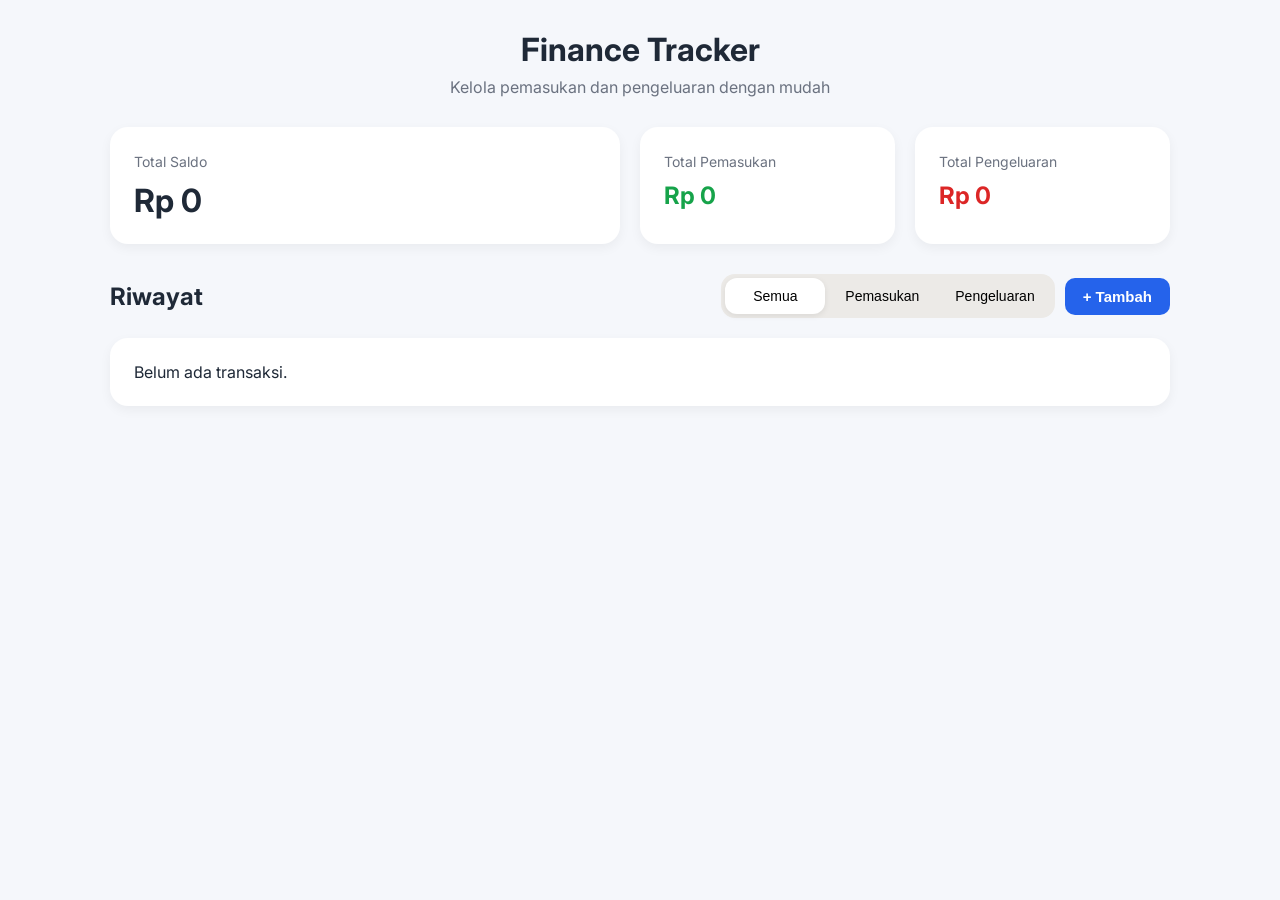
==== Pertemuan 3/index.html @ bf2d0356 "Add files via upload" ====
<!DOCTYPE html>
<html lang="id">
<head>
    <meta charset="UTF-8">
    <meta name="viewport" content="width=device-width, initial-scale=1.0">
    <title>Finance Tracker</title>
    <link rel="stylesheet" href="style.css">
    <link rel="preconnect" href="https://fonts.googleapis.com">
    <link rel="preconnect" href="https://fonts.gstatic.com" crossorigin>
    <link href="https://fonts.googleapis.com/css2?family=Inter:wght@400;500;600;700&display=swap" rel="stylesheet">
</head>
<body>

<div class="container">

    <header>
        <h1>Finance Tracker</h1>
        <p>Kelola pemasukan dan pengeluaran dengan mudah</p>
    </header>

    <section class="summary">

        <div class="card total-balance">
            <span>Total Saldo</span>
            <h2 id="balance">Rp 0</h2>
        </div>

        <div class="card income">
            <span>Total Pemasukan</span>
            <h3 id="income">Rp 0</h3>
        </div>

        <div class="card expense">
            <span>Total Pengeluaran</span>
            <h3 id="expense">Rp 0</h3>
        </div>

    </section>

    <section class="history">

        <div class="history-header">

            <h2>Riwayat</h2>

            <div class="history-actions">

                <div class="filter-group">

                    <button class="filter-btn active" data-filter="all">
                        Semua
                    </button>

                    <button class="filter-btn" data-filter="income">
                        Pemasukan
                    </button>

                    <button class="filter-btn" data-filter="expense">
                        Pengeluaran
                    </button>

                </div>

                <button id="showFormBtn" class="add-btn" type="button">
                    + Tambah
                </button>

            </div>

        </div>

        <div id="transactionList"></div>

    </section>

    <section class="form-section hidden" id="formContainer">

        <h2>Tambah Transaksi</h2>

        <form id="transactionForm">

            <div class="form-group">
                <label>Tanggal</label>
                <input type="date" id="date" required>
            </div>

            <div class="form-group">
                <label>Judul</label>
                <input type="text" id="title" placeholder="Contoh: Gaji Bulanan" required>
            </div>

            <div class="form-group">
                <label>Tipe</label>
                <select id="type" required>
                    <option value="income">Pemasukan</option>
                    <option value="expense">Pengeluaran</option>
                </select>
            </div>

            <div class="form-group">
                <label>Nominal</label>
                <input type="text" id="amount" placeholder="Contoh: 15.000" required>
            </div>

            <button type="submit" class="btn">Simpan Transaksi</button>

        </form>

    </section>

</div>

<!-- FIX: overlay harus ada di DOM sebelum script.js diload -->
<div id="overlay" class="overlay hidden"></div>

<script src="script.js"></script>
</body>
</html>
---- Pertemuan 3/style.css ----
* {
    margin: 0;
    padding: 0;
    box-sizing: border-box;
}

body {
    font-family: 'Inter', sans-serif;
    background: #f5f7fb;
    color: #1f2937;
}

.container {
    max-width: 1100px;
    margin: auto;
    padding: 30px 20px;
}

header {
    margin-bottom: 30px;
    text-align: center;
}

header h1 {
    font-size: 32px;
    font-weight: 700;
}

header p {
    color: #6b7280;
    margin-top: 8px;
}

.summary {
    display: grid;
    grid-template-columns: 2fr 1fr 1fr;
    gap: 20px;
    margin-bottom: 30px;
}

.card {
    background: white;
    border-radius: 18px;
    padding: 24px;
    box-shadow: 0 4px 12px rgba(0, 0, 0, .05);
}

.card span {
    color: #6b7280;
    font-size: 14px;
}

.total-balance h2 {
    margin-top: 10px;
    font-size: 32px;
}

.income h3 {
    margin-top: 10px;
    color: #16a34a;
    font-size: 24px;
}

.expense h3 {
    margin-top: 10px;
    color: #dc2626;
    font-size: 24px;
}

/* Modal form */
.form-section {
    position: fixed;
    top: 50%;
    left: 50%;
    transform: translate(-50%, -50%);
    width: 90%;
    max-width: 450px;
    background: white;
    padding: 24px;
    border-radius: 18px;
    box-shadow: 0 20px 50px rgba(0, 0, 0, .25);
    z-index: 999;
}

.form-section h2 {
    margin-bottom: 20px;
}

.form-group {
    margin-bottom: 16px;
}

.form-group label {
    display: block;
    margin-bottom: 8px;
    font-weight: 500;
}

.form-group input,
.form-group select {
    width: 100%;
    padding: 12px;
    border: 1px solid #d1d5db;
    border-radius: 10px;
    font-size: 14px;
}

.form-group input:focus,
.form-group select:focus {
    outline: none;
    border-color: #2563eb;
}

.btn {
    width: 100%;
    border: none;
    background: #2563eb;
    color: white;
    padding: 14px;
    border-radius: 10px;
    cursor: pointer;
    font-weight: 600;
    transition: .3s;
}

.btn:hover {
    background: #1d4ed8;
}

/* History */
.history {
    margin-bottom: 30px;
}

.history-header {
    display: flex;
    justify-content: space-between;
    align-items: center;
    margin-bottom: 20px;
}

.history-actions {
    display: flex;
    align-items: center;
    gap: 10px;
}

.filter-group {
    display: flex;
    background: #eceae7;
    border-radius: 14px;
    padding: 4px;
    gap: 4px;
}

.filter-btn {
    border: none;
    background: transparent;
    min-width: 100px;
    padding: 10px 16px;
    border-radius: 12px;
    cursor: pointer;
    font-size: 14px;
    font-weight: 500;
    transition: .2s;
}

.filter-btn.active {
    background: white;
    box-shadow: 0 2px 6px rgba(0, 0, 0, .08);
}

/* FIX: Tombol tambah dengan teks "Tambah" */
.add-btn {
    display: flex;
    align-items: center;
    gap: 6px;
    border: none;
    background: #2563eb;
    color: white;
    padding: 10px 18px;
    border-radius: 10px;
    cursor: pointer;
    font-weight: 600;
    font-size: 15px;
    transition: .3s;
    white-space: nowrap;
}

.add-btn:hover {
    background: #1d4ed8;
}

#transactionList {
    display: flex;
    flex-direction: column;
    gap: 15px;
}

.transaction-card {
    background: white;
    border-radius: 16px;
    padding: 18px;
    display: flex;
    justify-content: space-between;
    align-items: center;
    box-shadow: 0 4px 12px rgba(0, 0, 0, .05);
}

.transaction-info h3 {
    font-size: 16px;
    margin-bottom: 5px;
}

.transaction-info p {
    color: #6b7280;
    font-size: 14px;
}

.transaction-right {
    display: flex;
    align-items: center;
    gap: 15px;
}

.amount-income {
    color: #16a34a;
    font-weight: 700;
}

.amount-expense {
    color: #dc2626;
    font-weight: 700;
}

.delete-btn {
    border: none;
    background: #ef4444;
    color: white;
    padding: 8px 12px;
    border-radius: 8px;
    cursor: pointer;
}

.delete-btn:hover {
    background: #dc2626;
}

.hidden {
    display: none;
}

.overlay {
    position: fixed;
    inset: 0;
    background: rgba(0, 0, 0, .45);
    z-index: 998;
}

@media (max-width: 768px) {

    .summary {
        grid-template-columns: 1fr;
    }

    .history-header {
        flex-direction: column;
        align-items: flex-start;
        gap: 12px;
    }

    .add-btn {
        width: 100%;
        justify-content: center;
    }

    .transaction-card {
        flex-direction: column;
        align-items: flex-start;
        gap: 15px;
    }

    .transaction-right {
        width: 100%;
        justify-content: space-between;
    }
}
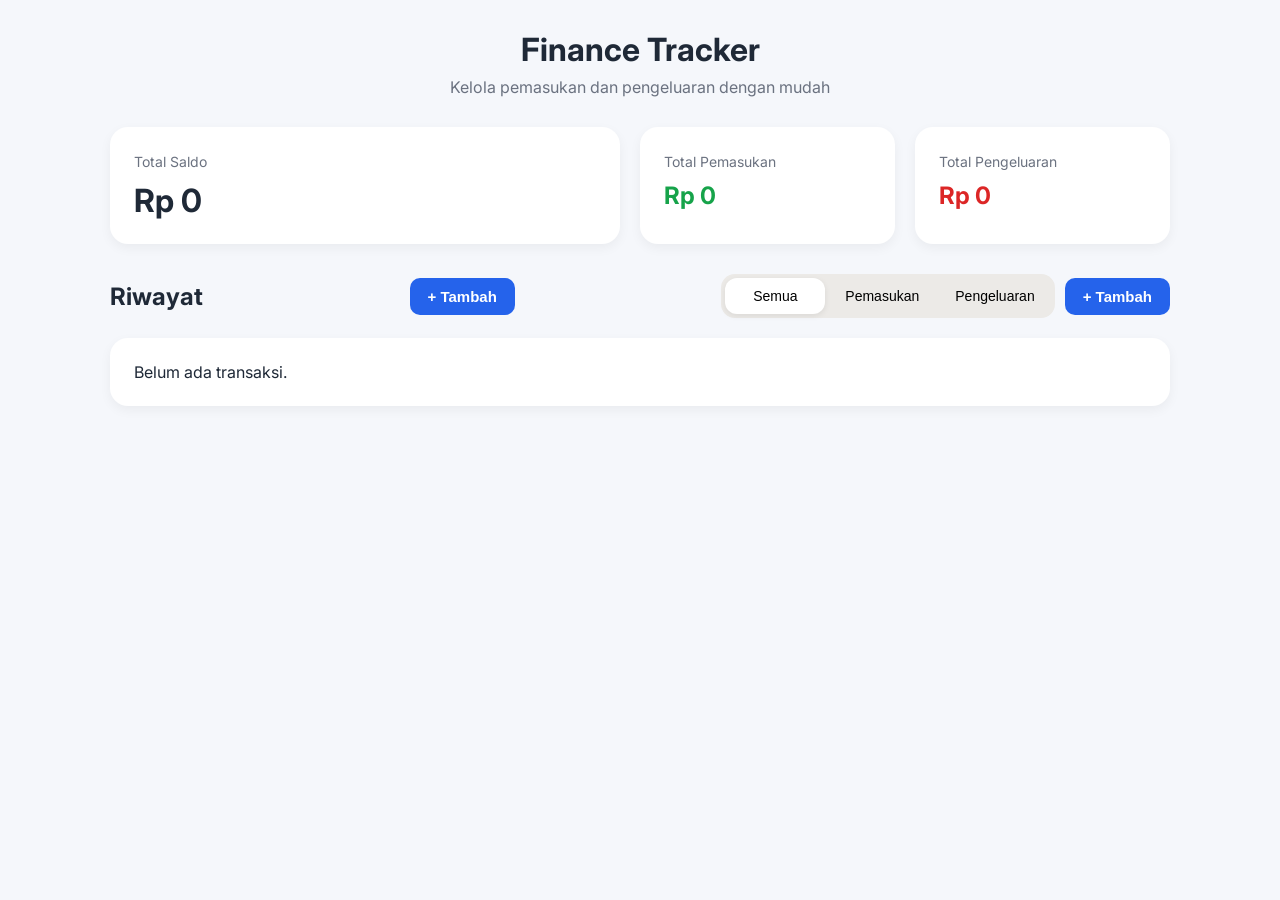
==== commit 101ea492: "Add files via upload" ====
--- a/Pertemuan 3/index.html
+++ b/Pertemuan 3/index.html
@@ -43,6 +43,11 @@
 
             <h2>Riwayat</h2>
 
+            <!-- Tombol tambah khusus mobile (sejajar judul Riwayat) -->
+            <button id="showFormBtnMobile" class="add-btn add-btn-mobile" type="button">
+                + Tambah
+            </button>
+
             <div class="history-actions">
 
                 <div class="filter-group">
@@ -61,6 +66,7 @@
 
                 </div>
 
+                <!-- Tombol tambah untuk desktop -->
                 <button id="showFormBtn" class="add-btn" type="button">
                     + Tambah
                 </button>
--- a/Pertemuan 3/style.css
+++ b/Pertemuan 3/style.css
@@ -170,6 +170,11 @@
     box-shadow: 0 2px 6px rgba(0, 0, 0, .08);
 }
 
+/* Tombol mobile: hidden di desktop, tampil di mobile */
+.add-btn-mobile {
+    display: none;
+}
+
 /* FIX: Tombol tambah dengan teks "Tambah" */
 .add-btn {
     display: flex;
@@ -263,15 +268,42 @@
         grid-template-columns: 1fr;
     }
 
+    /* history-header tetap row: judul kiri, tombol kanan */
     .history-header {
+        flex-direction: row;
+        align-items: center;
+        justify-content: space-between;
+        flex-wrap: wrap;
+        gap: 12px;
+    }
+
+    /* filter group turun ke bawah, full width */
+    .history-actions {
         flex-direction: column;
         align-items: flex-start;
+        width: 100%;
         gap: 12px;
     }
 
-    .add-btn {
+    /* Sembunyikan add-btn dari history-actions di mobile,
+       tampilkan add-btn yang ada di sebelah h2 */
+    .history-actions .add-btn {
+        display: none;
+    }
+
+    .history-header > .add-btn-mobile {
+        display: flex;
+    }
+
+    .filter-group {
         width: 100%;
-        justify-content: center;
+        justify-content: space-between;
+    }
+
+    .filter-btn {
+        flex: 1;
+        min-width: unset;
+        text-align: center;
     }
 
     .transaction-card {
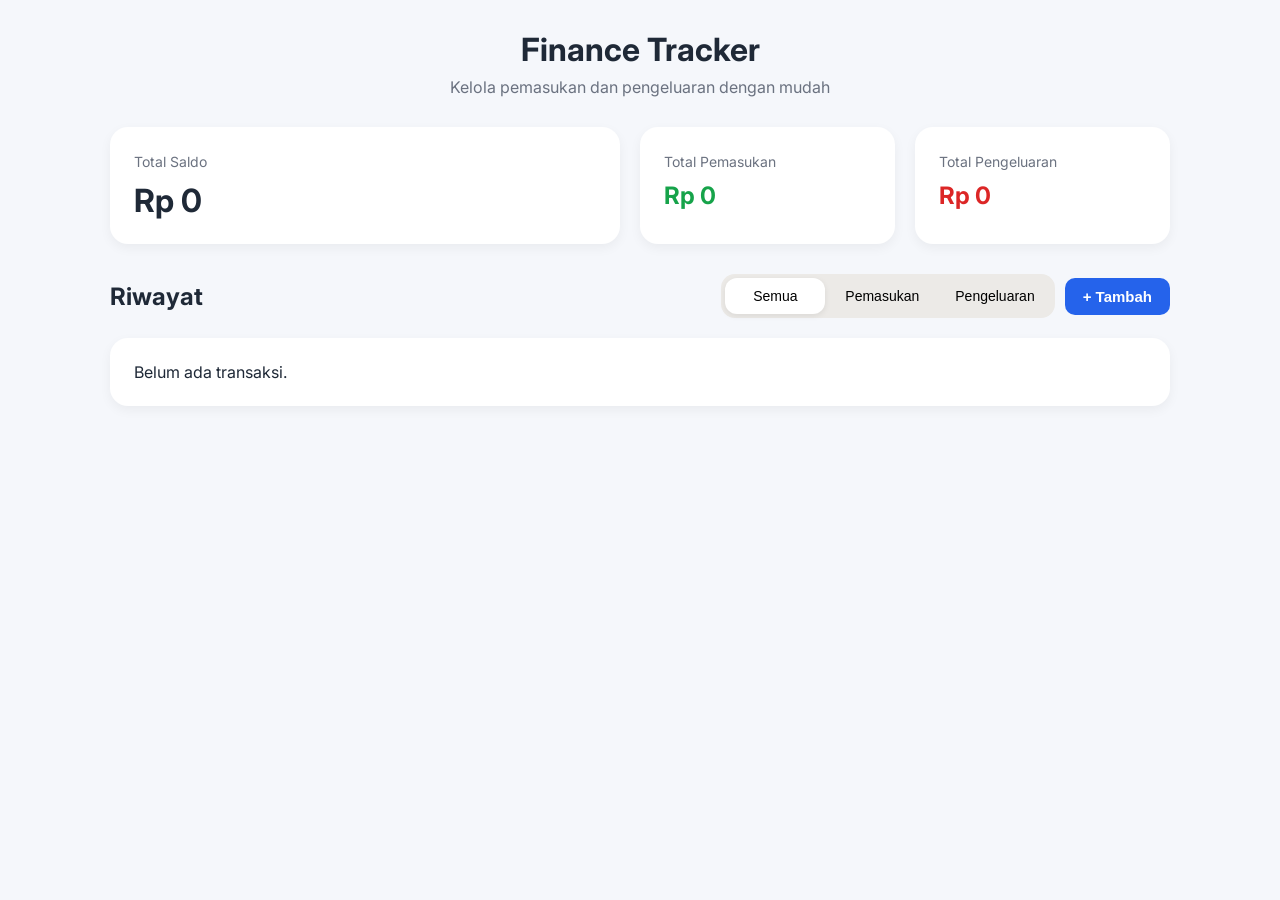
==== commit 481337bc: "Add files via upload" ====
--- a/Pertemuan 3/index.html
+++ b/Pertemuan 3/index.html
@@ -1,124 +1,118 @@
-<!DOCTYPE html>
-<html lang="id">
-<head>
-    <meta charset="UTF-8">
-    <meta name="viewport" content="width=device-width, initial-scale=1.0">
-    <title>Finance Tracker</title>
-    <link rel="stylesheet" href="style.css">
-    <link rel="preconnect" href="https://fonts.googleapis.com">
-    <link rel="preconnect" href="https://fonts.gstatic.com" crossorigin>
-    <link href="https://fonts.googleapis.com/css2?family=Inter:wght@400;500;600;700&display=swap" rel="stylesheet">
-</head>
-<body>
-
-<div class="container">
-
-    <header>
-        <h1>Finance Tracker</h1>
-        <p>Kelola pemasukan dan pengeluaran dengan mudah</p>
-    </header>
-
-    <section class="summary">
-
-        <div class="card total-balance">
-            <span>Total Saldo</span>
-            <h2 id="balance">Rp 0</h2>
-        </div>
-
-        <div class="card income">
-            <span>Total Pemasukan</span>
-            <h3 id="income">Rp 0</h3>
-        </div>
-
-        <div class="card expense">
-            <span>Total Pengeluaran</span>
-            <h3 id="expense">Rp 0</h3>
-        </div>
-
-    </section>
-
-    <section class="history">
-
-        <div class="history-header">
-
-            <h2>Riwayat</h2>
-
-            <!-- Tombol tambah khusus mobile (sejajar judul Riwayat) -->
-            <button id="showFormBtnMobile" class="add-btn add-btn-mobile" type="button">
-                + Tambah
-            </button>
-
-            <div class="history-actions">
-
-                <div class="filter-group">
-
-                    <button class="filter-btn active" data-filter="all">
-                        Semua
-                    </button>
-
-                    <button class="filter-btn" data-filter="income">
-                        Pemasukan
-                    </button>
-
-                    <button class="filter-btn" data-filter="expense">
-                        Pengeluaran
-                    </button>
-
-                </div>
-
-                <!-- Tombol tambah untuk desktop -->
-                <button id="showFormBtn" class="add-btn" type="button">
-                    + Tambah
-                </button>
-
-            </div>
-
-        </div>
-
-        <div id="transactionList"></div>
-
-    </section>
-
-    <section class="form-section hidden" id="formContainer">
-
-        <h2>Tambah Transaksi</h2>
-
-        <form id="transactionForm">
-
-            <div class="form-group">
-                <label>Tanggal</label>
-                <input type="date" id="date" required>
-            </div>
-
-            <div class="form-group">
-                <label>Judul</label>
-                <input type="text" id="title" placeholder="Contoh: Gaji Bulanan" required>
-            </div>
-
-            <div class="form-group">
-                <label>Tipe</label>
-                <select id="type" required>
-                    <option value="income">Pemasukan</option>
-                    <option value="expense">Pengeluaran</option>
-                </select>
-            </div>
-
-            <div class="form-group">
-                <label>Nominal</label>
-                <input type="text" id="amount" placeholder="Contoh: 15.000" required>
-            </div>
-
-            <button type="submit" class="btn">Simpan Transaksi</button>
-
-        </form>
-
-    </section>
-
-</div>
-
-<!-- FIX: overlay harus ada di DOM sebelum script.js diload -->
-<div id="overlay" class="overlay hidden"></div>
-
-<script src="script.js"></script>
-</body>
+<!DOCTYPE html>
+<html lang="id">
+<head>
+    <meta charset="UTF-8">
+    <meta name="viewport" content="width=device-width, initial-scale=1.0">
+    <title>Finance Tracker</title>
+    <link rel="stylesheet" href="style.css">
+    <link rel="preconnect" href="https://fonts.googleapis.com">
+    <link rel="preconnect" href="https://fonts.gstatic.com" crossorigin>
+    <link href="https://fonts.googleapis.com/css2?family=Inter:wght@400;500;600;700&display=swap" rel="stylesheet">
+</head>
+<body>
+
+<div class="container">
+
+    <header>
+        <h1>Finance Tracker</h1>
+        <p>Kelola pemasukan dan pengeluaran dengan mudah</p>
+    </header>
+
+    <section class="summary">
+
+        <div class="card total-balance">
+            <span>Total Saldo</span>
+            <h2 id="balance">Rp 0</h2>
+        </div>
+
+        <div class="card income">
+            <span>Total Pemasukan</span>
+            <h3 id="income">Rp 0</h3>
+        </div>
+
+        <div class="card expense">
+            <span>Total Pengeluaran</span>
+            <h3 id="expense">Rp 0</h3>
+        </div>
+
+    </section>
+
+    <section class="history">
+
+        <div class="history-header">
+
+            <h2>Riwayat</h2>
+
+            <div class="history-actions">
+
+                <div class="filter-group">
+
+                    <button class="filter-btn active" data-filter="all">
+                        Semua
+                    </button>
+
+                    <button class="filter-btn" data-filter="income">
+                        Pemasukan
+                    </button>
+
+                    <button class="filter-btn" data-filter="expense">
+                        Pengeluaran
+                    </button>
+
+                </div>
+
+                <button id="showFormBtn" class="add-btn" type="button">
+                    + Tambah
+                </button>
+
+            </div>
+
+        </div>
+
+        <div id="transactionList"></div>
+
+    </section>
+
+    <section class="form-section hidden" id="formContainer">
+
+        <h2>Tambah Transaksi</h2>
+
+        <form id="transactionForm">
+
+            <div class="form-group">
+                <label>Tanggal</label>
+                <input type="date" id="date" required>
+            </div>
+
+            <div class="form-group">
+                <label>Judul</label>
+                <input type="text" id="title" placeholder="Contoh: Gaji Bulanan" required>
+            </div>
+
+            <div class="form-group">
+                <label>Tipe</label>
+                <select id="type" required>
+                    <option value="income">Pemasukan</option>
+                    <option value="expense">Pengeluaran</option>
+                </select>
+            </div>
+
+            <div class="form-group">
+                <label>Nominal</label>
+                <input type="text" id="amount" placeholder="Contoh: 15.000" required>
+            </div>
+
+            <button type="submit" class="btn">Simpan Transaksi</button>
+
+        </form>
+
+    </section>
+
+</div>
+
+<!-- FIX: overlay harus ada di DOM sebelum script.js diload -->
+<div id="overlay" class="overlay hidden"></div>
+
+<script src="script.js"></script>
+</body>
 </html>
--- a/Pertemuan 3/style.css
+++ b/Pertemuan 3/style.css
@@ -1,319 +1,320 @@
-* {
-    margin: 0;
-    padding: 0;
-    box-sizing: border-box;
-}
-
-body {
-    font-family: 'Inter', sans-serif;
-    background: #f5f7fb;
-    color: #1f2937;
-}
-
-.container {
-    max-width: 1100px;
-    margin: auto;
-    padding: 30px 20px;
-}
-
-header {
-    margin-bottom: 30px;
-    text-align: center;
-}
-
-header h1 {
-    font-size: 32px;
-    font-weight: 700;
-}
-
-header p {
-    color: #6b7280;
-    margin-top: 8px;
-}
-
-.summary {
-    display: grid;
-    grid-template-columns: 2fr 1fr 1fr;
-    gap: 20px;
-    margin-bottom: 30px;
-}
-
-.card {
-    background: white;
-    border-radius: 18px;
-    padding: 24px;
-    box-shadow: 0 4px 12px rgba(0, 0, 0, .05);
-}
-
-.card span {
-    color: #6b7280;
-    font-size: 14px;
-}
-
-.total-balance h2 {
-    margin-top: 10px;
-    font-size: 32px;
-}
-
-.income h3 {
-    margin-top: 10px;
-    color: #16a34a;
-    font-size: 24px;
-}
-
-.expense h3 {
-    margin-top: 10px;
-    color: #dc2626;
-    font-size: 24px;
-}
-
-/* Modal form */
-.form-section {
-    position: fixed;
-    top: 50%;
-    left: 50%;
-    transform: translate(-50%, -50%);
-    width: 90%;
-    max-width: 450px;
-    background: white;
-    padding: 24px;
-    border-radius: 18px;
-    box-shadow: 0 20px 50px rgba(0, 0, 0, .25);
-    z-index: 999;
-}
-
-.form-section h2 {
-    margin-bottom: 20px;
-}
-
-.form-group {
-    margin-bottom: 16px;
-}
-
-.form-group label {
-    display: block;
-    margin-bottom: 8px;
-    font-weight: 500;
-}
-
-.form-group input,
-.form-group select {
-    width: 100%;
-    padding: 12px;
-    border: 1px solid #d1d5db;
-    border-radius: 10px;
-    font-size: 14px;
-}
-
-.form-group input:focus,
-.form-group select:focus {
-    outline: none;
-    border-color: #2563eb;
-}
-
-.btn {
-    width: 100%;
-    border: none;
-    background: #2563eb;
-    color: white;
-    padding: 14px;
-    border-radius: 10px;
-    cursor: pointer;
-    font-weight: 600;
-    transition: .3s;
-}
-
-.btn:hover {
-    background: #1d4ed8;
-}
-
-/* History */
-.history {
-    margin-bottom: 30px;
-}
-
-.history-header {
-    display: flex;
-    justify-content: space-between;
-    align-items: center;
-    margin-bottom: 20px;
-}
-
-.history-actions {
-    display: flex;
-    align-items: center;
-    gap: 10px;
-}
-
-.filter-group {
-    display: flex;
-    background: #eceae7;
-    border-radius: 14px;
-    padding: 4px;
-    gap: 4px;
-}
-
-.filter-btn {
-    border: none;
-    background: transparent;
-    min-width: 100px;
-    padding: 10px 16px;
-    border-radius: 12px;
-    cursor: pointer;
-    font-size: 14px;
-    font-weight: 500;
-    transition: .2s;
-}
-
-.filter-btn.active {
-    background: white;
-    box-shadow: 0 2px 6px rgba(0, 0, 0, .08);
-}
-
-/* Tombol mobile: hidden di desktop, tampil di mobile */
-.add-btn-mobile {
-    display: none;
-}
-
-/* FIX: Tombol tambah dengan teks "Tambah" */
-.add-btn {
-    display: flex;
-    align-items: center;
-    gap: 6px;
-    border: none;
-    background: #2563eb;
-    color: white;
-    padding: 10px 18px;
-    border-radius: 10px;
-    cursor: pointer;
-    font-weight: 600;
-    font-size: 15px;
-    transition: .3s;
-    white-space: nowrap;
-}
-
-.add-btn:hover {
-    background: #1d4ed8;
-}
-
-#transactionList {
-    display: flex;
-    flex-direction: column;
-    gap: 15px;
-}
-
-.transaction-card {
-    background: white;
-    border-radius: 16px;
-    padding: 18px;
-    display: flex;
-    justify-content: space-between;
-    align-items: center;
-    box-shadow: 0 4px 12px rgba(0, 0, 0, .05);
-}
-
-.transaction-info h3 {
-    font-size: 16px;
-    margin-bottom: 5px;
-}
-
-.transaction-info p {
-    color: #6b7280;
-    font-size: 14px;
-}
-
-.transaction-right {
-    display: flex;
-    align-items: center;
-    gap: 15px;
-}
-
-.amount-income {
-    color: #16a34a;
-    font-weight: 700;
-}
-
-.amount-expense {
-    color: #dc2626;
-    font-weight: 700;
-}
-
-.delete-btn {
-    border: none;
-    background: #ef4444;
-    color: white;
-    padding: 8px 12px;
-    border-radius: 8px;
-    cursor: pointer;
-}
-
-.delete-btn:hover {
-    background: #dc2626;
-}
-
-.hidden {
-    display: none;
-}
-
-.overlay {
-    position: fixed;
-    inset: 0;
-    background: rgba(0, 0, 0, .45);
-    z-index: 998;
-}
-
-@media (max-width: 768px) {
-
-    .summary {
-        grid-template-columns: 1fr;
-    }
-
-    /* history-header tetap row: judul kiri, tombol kanan */
-    .history-header {
-        flex-direction: row;
-        align-items: center;
-        justify-content: space-between;
-        flex-wrap: wrap;
-        gap: 12px;
-    }
-
-    /* filter group turun ke bawah, full width */
-    .history-actions {
-        flex-direction: column;
-        align-items: flex-start;
-        width: 100%;
-        gap: 12px;
-    }
-
-    /* Sembunyikan add-btn dari history-actions di mobile,
-       tampilkan add-btn yang ada di sebelah h2 */
-    .history-actions .add-btn {
-        display: none;
-    }
-
-    .history-header > .add-btn-mobile {
-        display: flex;
-    }
-
-    .filter-group {
-        width: 100%;
-        justify-content: space-between;
-    }
-
-    .filter-btn {
-        flex: 1;
-        min-width: unset;
-        text-align: center;
-    }
-
-    .transaction-card {
-        flex-direction: column;
-        align-items: flex-start;
-        gap: 15px;
-    }
-
-    .transaction-right {
-        width: 100%;
-        justify-content: space-between;
-    }
+* {
+    margin: 0;
+    padding: 0;
+    box-sizing: border-box;
+}
+
+body {
+    font-family: 'Inter', sans-serif;
+    background: #f5f7fb;
+    color: #1f2937;
+}
+
+.container {
+    max-width: 1100px;
+    margin: auto;
+    padding: 30px 20px;
+}
+
+header {
+    margin-bottom: 30px;
+    text-align: center;
+}
+
+header h1 {
+    font-size: 32px;
+    font-weight: 700;
+}
+
+header p {
+    color: #6b7280;
+    margin-top: 8px;
+}
+
+.summary {
+    display: grid;
+    grid-template-columns: 2fr 1fr 1fr;
+    gap: 20px;
+    margin-bottom: 30px;
+}
+
+.card {
+    background: white;
+    border-radius: 18px;
+    padding: 24px;
+    box-shadow: 0 4px 12px rgba(0, 0, 0, .05);
+}
+
+.card span {
+    color: #6b7280;
+    font-size: 14px;
+}
+
+.total-balance h2 {
+    margin-top: 10px;
+    font-size: 32px;
+}
+
+.income h3 {
+    margin-top: 10px;
+    color: #16a34a;
+    font-size: 24px;
+}
+
+.expense h3 {
+    margin-top: 10px;
+    color: #dc2626;
+    font-size: 24px;
+}
+
+/* Modal form */
+.form-section {
+    position: fixed;
+    top: 50%;
+    left: 50%;
+    transform: translate(-50%, -50%);
+    width: 90%;
+    max-width: 450px;
+    background: white;
+    padding: 24px;
+    border-radius: 18px;
+    box-shadow: 0 20px 50px rgba(0, 0, 0, .25);
+    z-index: 999;
+}
+
+.form-section h2 {
+    margin-bottom: 20px;
+}
+
+.form-group {
+    margin-bottom: 16px;
+}
+
+.form-group label {
+    display: block;
+    margin-bottom: 8px;
+    font-weight: 500;
+}
+
+.form-group input,
+.form-group select {
+    width: 100%;
+    padding: 12px;
+    border: 1px solid #d1d5db;
+    border-radius: 10px;
+    font-size: 14px;
+}
+
+.form-group input:focus,
+.form-group select:focus {
+    outline: none;
+    border-color: #2563eb;
+}
+
+.btn {
+    width: 100%;
+    border: none;
+    background: #2563eb;
+    color: white;
+    padding: 14px;
+    border-radius: 10px;
+    cursor: pointer;
+    font-weight: 600;
+    transition: .3s;
+}
+
+.btn:hover {
+    background: #1d4ed8;
+}
+
+/* History */
+.history {
+    margin-bottom: 30px;
+}
+
+.history-header {
+    display: flex;
+    justify-content: space-between;
+    align-items: center;
+    margin-bottom: 20px;
+}
+
+.history-actions {
+    display: flex;
+    align-items: center;
+    gap: 10px;
+}
+
+.filter-group {
+    display: flex;
+    background: #eceae7;
+    border-radius: 14px;
+    padding: 4px;
+    gap: 4px;
+}
+
+.filter-btn {
+    border: none;
+    background: transparent;
+    min-width: 100px;
+    padding: 10px 16px;
+    border-radius: 12px;
+    cursor: pointer;
+    font-size: 14px;
+    font-weight: 500;
+    transition: .2s;
+}
+
+.filter-btn.active {
+    background: white;
+    box-shadow: 0 2px 6px rgba(0, 0, 0, .08);
+}
+
+/* Tombol mobile: hidden di desktop, tampil di mobile */
+.add-btn-mobile {
+    display: none;
+}
+
+/* FIX: Tombol tambah dengan teks "Tambah" */
+.add-btn {
+    display: flex;
+    align-items: center;
+    gap: 6px;
+    border: none;
+    background: #2563eb;
+    color: white;
+    padding: 10px 18px;
+    border-radius: 10px;
+    cursor: pointer;
+    font-weight: 600;
+    font-size: 15px;
+    transition: .3s;
+    white-space: nowrap;
+}
+
+.add-btn:hover {
+    background: #1d4ed8;
+}
+
+#transactionList {
+    display: flex;
+    flex-direction: column;
+    gap: 15px;
+}
+
+.transaction-card {
+    background: white;
+    border-radius: 16px;
+    padding: 18px;
+    display: flex;
+    justify-content: space-between;
+    align-items: center;
+    box-shadow: 0 4px 12px rgba(0, 0, 0, .05);
+}
+
+.transaction-info h3 {
+    font-size: 16px;
+    margin-bottom: 5px;
+}
+
+.transaction-info p {
+    color: #6b7280;
+    font-size: 14px;
+}
+
+.transaction-right {
+    display: flex;
+    align-items: center;
+    gap: 15px;
+}
+
+.amount-income {
+    color: #16a34a;
+    font-weight: 700;
+}
+
+.amount-expense {
+    color: #dc2626;
+    font-weight: 700;
+}
+
+.delete-btn {
+    border: none;
+    background: #ef4444;
+    color: white;
+    padding: 8px 12px;
+    border-radius: 8px;
+    cursor: pointer;
+}
+
+.delete-btn:hover {
+    background: #dc2626;
+}
+
+.hidden {
+    display: none;
+}
+
+.overlay {
+    position: fixed;
+    inset: 0;
+    background: rgba(0, 0, 0, .45);
+    z-index: 998;
+}
+
+@media (max-width: 768px) {
+
+    .summary {
+        grid-template-columns: 1fr;
+    }
+
+    /* Bungkus history-header jadi 2 baris pakai flex-wrap */
+    .history-header {
+        display: flex;
+        flex-wrap: wrap;
+        align-items: center;
+        gap: 12px;
+        margin-bottom: 20px;
+    }
+
+    /* h2 "Riwayat" di kiri, order 1 */
+    .history-header h2 {
+        order: 1;
+        flex: 1;
+    }
+
+    /* Tombol "+ Tambah" sejajar h2, order 2, di kanan */
+    .history-actions .add-btn {
+        order: 2;
+    }
+
+    /* Filter group turun ke baris bawah, full width, order 3 */
+    .history-actions {
+        order: 3;
+        width: 100%;
+        display: contents; /* biarkan child masuk ke flex parent */
+    }
+
+    .filter-group {
+        order: 3;
+        width: 100%;
+        justify-content: space-between;
+    }
+
+    .filter-btn {
+        flex: 1;
+        min-width: unset;
+        text-align: center;
+    }
+
+    .transaction-card {
+        flex-direction: column;
+        align-items: flex-start;
+        gap: 15px;
+    }
+
+    .transaction-right {
+        width: 100%;
+        justify-content: space-between;
+    }
 }
